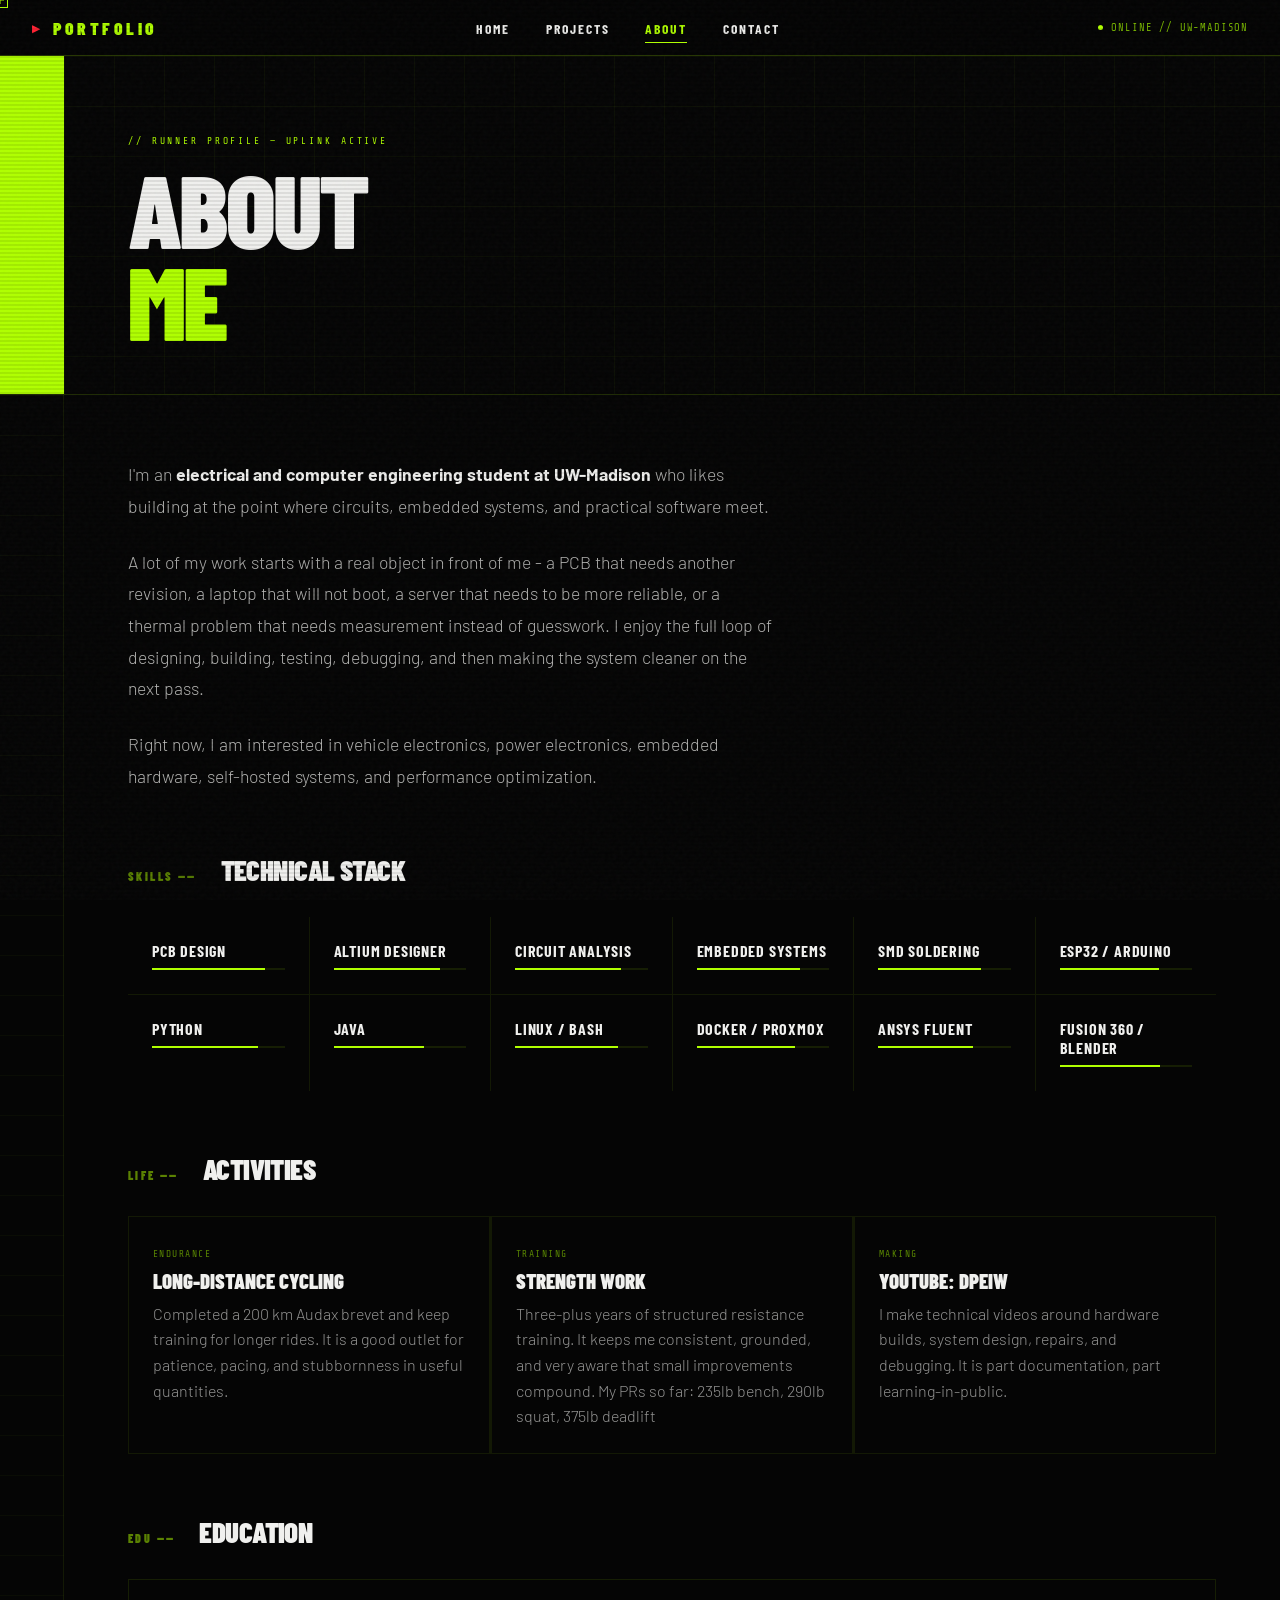
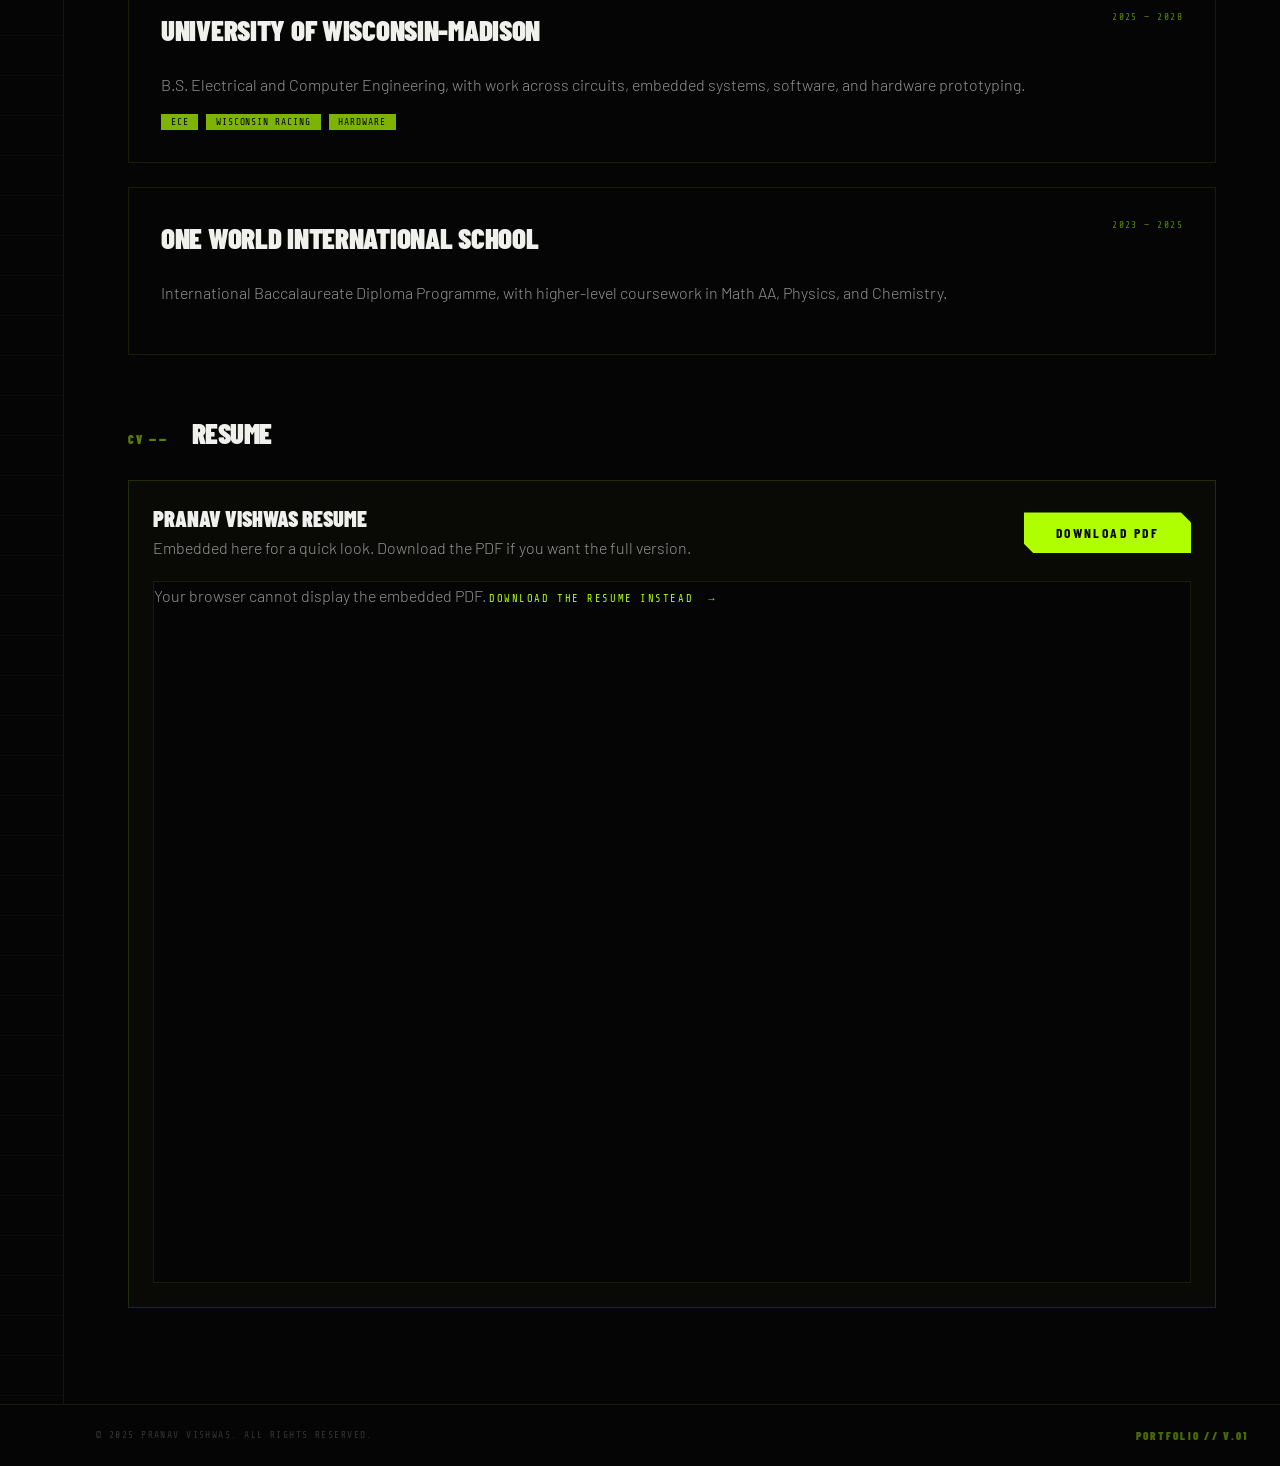
==== about.html @ 23a9a4b1 "overhaul" ====
<!DOCTYPE html>
<html lang="en" data-page="about">
<head>
  <meta charset="UTF-8" />
  <meta name="viewport" content="width=device-width, initial-scale=1.0" />
  <title>Portfolio &mdash; About</title>
  <link rel="stylesheet" href="styles.css" />
</head>
<body>

  <div class="cursor" id="cursor"></div>

  <header>
    <a href="index.html" class="nav-logo">PORTFOLIO</a>
    <nav>
      <ul>
        <li><a href="index.html">Home</a></li>
        <li><a href="projects.html">Projects</a></li>
        <li><a href="about.html">About</a></li>
        <li><a href="contact.html">Contact</a></li>
      </ul>
    </nav>
    <div class="nav-status">
      <div class="status-dot"></div>
      ONLINE // UW-MADISON
    </div>
  </header>

  <main>

    <!-- PAGE HERO -->
    <div class="page-hero">
      <div class="page-hero-stripe"></div>
      <div class="page-hero-content">
        <div class="page-hero-bg"></div>
        <p class="page-hero-eyebrow">// RUNNER PROFILE &mdash; UPLINK ACTIVE</p>
        <h1 class="page-hero-title">About<br><span style="color:var(--acid)">Me</span></h1>
      </div>
    </div>

    <!-- PAGE BODY -->
    <div class="page-content">
      <div class="page-sidebar"></div>
      <div class="page-body">

        <!-- BIO -->
        <div class="fade-up" style="margin-bottom: 4rem; max-width: 72ch;">
          <p class="about-lead">
            I'm an <strong>electrical and computer engineering student at UW-Madison</strong> who likes building at the point where circuits, embedded systems, and practical software meet.
          </p>
          <p class="about-copy">
            A lot of my work starts with a real object in front of me - a PCB that needs another revision, a laptop that will not boot, a server that needs to be more reliable, or a thermal problem that needs measurement instead of guesswork. I enjoy the full loop of designing, building, testing, debugging, and then making the system cleaner on the next pass.
          </p>
          <p class="about-copy">
            Right now, I am interested in vehicle electronics, power electronics, embedded hardware, self-hosted systems, and performance optimization.
          </p>
        </div>

        <!-- SKILLS GRID -->
        <div class="fade-up" style="margin-bottom: 4rem;">
          <div style="display:flex; align-items:baseline; gap:1.5rem; margin-bottom:2rem;">
            <span class="section-number">SKILLS &mdash;&mdash;</span>
            <h2 class="section-title" style="font-size:1.8rem;">Technical Stack</h2>
          </div>

          <div class="about-skills-grid">
            <div class="skill-cell">
              <span class="skill-name">PCB Design</span>
              <div class="skill-level"><div class="skill-level-fill" style="width:85%"></div></div>
            </div>
            <div class="skill-cell">
              <span class="skill-name">Altium Designer</span>
              <div class="skill-level"><div class="skill-level-fill" style="width:80%"></div></div>
            </div>
            <div class="skill-cell">
              <span class="skill-name">Circuit Analysis</span>
              <div class="skill-level"><div class="skill-level-fill" style="width:80%"></div></div>
            </div>
            <div class="skill-cell">
              <span class="skill-name">Embedded Systems</span>
              <div class="skill-level"><div class="skill-level-fill" style="width:78%"></div></div>
            </div>
            <div class="skill-cell">
              <span class="skill-name">SMD Soldering</span>
              <div class="skill-level"><div class="skill-level-fill" style="width:78%"></div></div>
            </div>
            <div class="skill-cell">
              <span class="skill-name">ESP32 / Arduino</span>
              <div class="skill-level"><div class="skill-level-fill" style="width:75%"></div></div>
            </div>
            <div class="skill-cell">
              <span class="skill-name">Python</span>
              <div class="skill-level"><div class="skill-level-fill" style="width:80%"></div></div>
            </div>
            <div class="skill-cell">
              <span class="skill-name">Java</span>
              <div class="skill-level"><div class="skill-level-fill" style="width:68%"></div></div>
            </div>
            <div class="skill-cell">
              <span class="skill-name">Linux / Bash</span>
              <div class="skill-level"><div class="skill-level-fill" style="width:78%"></div></div>
            </div>
            <div class="skill-cell">
              <span class="skill-name">Docker / Proxmox</span>
              <div class="skill-level"><div class="skill-level-fill" style="width:74%"></div></div>
            </div>
            <div class="skill-cell">
              <span class="skill-name">ANSYS Fluent</span>
              <div class="skill-level"><div class="skill-level-fill" style="width:72%"></div></div>
            </div>
            <div class="skill-cell">
              <span class="skill-name">Fusion 360 / Blender</span>
              <div class="skill-level"><div class="skill-level-fill" style="width:76%"></div></div>
            </div>
          </div>
        </div>

        <!-- ACTIVITIES -->
        <div class="fade-up" style="margin-bottom: 4rem;">
          <div style="display:flex; align-items:baseline; gap:1.5rem; margin-bottom:2rem;">
            <span class="section-number">LIFE &mdash;&mdash;</span>
            <h2 class="section-title" style="font-size:1.8rem;">Activities</h2>
          </div>

          <div class="activity-grid">
            <div class="activity-card">
              <span class="tac-label">Endurance</span>
              <h3>Long-Distance Cycling</h3>
              <p>Completed a 200 km Audax brevet and keep training for longer rides. It is a good outlet for patience, pacing, and stubbornness in useful quantities.</p>
            </div>
            <div class="activity-card">
              <span class="tac-label">Training</span>
              <h3>Strength Work</h3>
              <p>Three-plus years of structured resistance training. It keeps me consistent, grounded, and very aware that small improvements compound. My PRs so far: 235lb bench, 290lb squat, 375lb deadlift </p>
            </div>
            <div class="activity-card">
              <span class="tac-label">Making</span>
              <h3>YouTube: DPEIW</h3>
              <p>I make technical videos around hardware builds, system design, repairs, and debugging. It is part documentation, part learning-in-public.</p>
            </div>
          </div>
        </div>

        <!-- EDUCATION -->
        <div class="fade-up" style="margin-bottom: 4rem;">
          <div style="display:flex; align-items:baseline; gap:1.5rem; margin-bottom:2rem;">
            <span class="section-number">EDU &mdash;&mdash;</span>
            <h2 class="section-title" style="font-size:1.8rem;">Education</h2>
          </div>
          <div class="project-full-card">
            <div style="display:flex; justify-content:space-between; align-items:start; flex-wrap:wrap; gap:1rem; margin-bottom:0.75rem;">
              <h3 class="project-full-title">University of Wisconsin-Madison</h3>
              <span class="tac-label">2025 &mdash; 2028</span>
            </div>
            <p class="project-full-desc">B.S. Electrical and Computer Engineering, with work across circuits, embedded systems, software, and hardware prototyping.</p>
            <div class="project-tags" style="margin-top:1rem;">
              <span class="project-tag">ECE</span>
              <span class="project-tag">Wisconsin Racing</span>
              <span class="project-tag">Hardware</span>
            </div>
          </div>
          <div class="project-full-card">
            <div style="display:flex; justify-content:space-between; align-items:start; flex-wrap:wrap; gap:1rem; margin-bottom:0.75rem;">
              <h3 class="project-full-title">One World International School</h3>
              <span class="tac-label">2023 &mdash; 2025</span>
            </div>
            <p class="project-full-desc">International Baccalaureate Diploma Programme, with higher-level coursework in Math AA, Physics, and Chemistry.</p>
          </div>
        </div>

        <!-- RESUME -->
        <div class="fade-up">
          <div style="display:flex; align-items:baseline; gap:1.5rem; margin-bottom:2rem;">
            <span class="section-number">CV &mdash;&mdash;</span>
            <h2 class="section-title" style="font-size:1.8rem;">Resume</h2>
          </div>
          <div class="resume-panel">
            <div class="resume-panel-head">
              <div>
                <h3>Pranav Vishwas Resume</h3>
                <p>Embedded here for a quick look. Download the PDF if you want the full version.</p>
              </div>
              <a href="pranav_resume%20june%2026.pdf" download class="btn btn-primary">Download PDF</a>
            </div>
            <object class="resume-embed" data="pranav_resume%20june%2026.pdf" type="application/pdf">
              <p class="project-full-desc">Your browser cannot display the embedded PDF. <a href="pranav_resume%20june%2026.pdf" download class="project-full-link">Download the resume instead &nbsp;&rarr;</a></p>
            </object>
          </div>
        </div>

      </div>
    </div>

  </main>

  <footer>
    <span class="footer-copy">&copy; 2025 Pranav Vishwas. All rights reserved.</span>
    <span class="footer-mark">PORTFOLIO // V.01</span>
  </footer>

  <script src="script.js"></script>
</body>
</html>
---- styles.css ----
/* ============================================
   MARATHON-INSPIRED PORTFOLIO — STYLES.CSS
   ============================================ */

@import url('https://fonts.googleapis.com/css2?family=Barlow+Condensed:ital,wght@0,300;0,400;0,700;0,900;1,900&family=Share+Tech+Mono&family=Barlow:wght@300;400;500&display=swap');

/* ── VARIABLES ── */
:root {
  --acid: #b0ff00;
  --acid-dim: #7ab800;
  --black: #050505;
  --white: #f0f0ee;
  --red: #ff2233;
  --blue: #0044ff;
  --blue-glow: #00aaff;
  --grey: #1a1a1a;
  --mid: #555;
  --font-display: 'Barlow Condensed', sans-serif;
  --font-mono: 'Share Tech Mono', monospace;
  --font-body: 'Barlow', sans-serif;
}

/* ── RESET ── */
*, *::before, *::after { box-sizing: border-box; margin: 0; padding: 0; }

html {
  scroll-behavior: smooth;
  overflow-x: hidden;
}

body {
  background: var(--black);
  color: var(--white);
  font-family: var(--font-body);
  font-weight: 300;
  cursor: crosshair;
  overflow-x: hidden;
}

/* ── CUSTOM CURSOR ── */
.cursor {
  width: 16px; height: 16px;
  border: 1.5px solid var(--acid);
  position: fixed; pointer-events: none; z-index: 9999;
  transform: translate(-50%, -50%);
  transition: transform 0.08s ease;
  mix-blend-mode: difference;
}
.cursor::before, .cursor::after {
  content: '';
  position: absolute;
  background: var(--acid);
}
.cursor::before { width: 1px; height: 8px; top: 50%; left: 50%; transform: translate(-50%,-50%); }
.cursor::after  { width: 8px; height: 1px; top: 50%; left: 50%; transform: translate(-50%,-50%); }

/* ── SCAN-LINES OVERLAY ── */
body::before {
  content: '';
  position: fixed; inset: 0; z-index: 9000; pointer-events: none;
  background: repeating-linear-gradient(
    0deg,
    transparent,
    transparent 2px,
    rgba(0,0,0,0.08) 2px,
    rgba(0,0,0,0.08) 4px
  );
}

/* ── NOISE GRAIN ── */
body::after {
  content: '';
  position: fixed; inset: 0; z-index: 8999; pointer-events: none;
  opacity: 0.03;
  background-image: url("data:image/svg+xml,%3Csvg viewBox='0 0 256 256' xmlns='http://www.w3.org/2000/svg'%3E%3Cfilter id='n'%3E%3CfeTurbulence type='fractalNoise' baseFrequency='0.9' numOctaves='4' stitchTiles='stitch'/%3E%3C/filter%3E%3Crect width='100%25' height='100%25' filter='url(%23n)'/%3E%3C/svg%3E");
}

/* ── HEADER / NAV ── */
header {
  position: fixed; top: 0; left: 0; right: 0; z-index: 1000;
  display: flex; align-items: center; justify-content: space-between;
  padding: 0 2rem;
  height: 56px;
  border-bottom: 1px solid rgba(176,255,0,0.2);
  background: rgba(5,5,5,0.85);
  backdrop-filter: blur(8px);
}

.nav-logo {
  font-family: var(--font-display);
  font-weight: 900;
  font-size: 1.1rem;
  letter-spacing: 0.2em;
  text-transform: uppercase;
  color: var(--acid);
  text-decoration: none;
  display: flex; align-items: center; gap: 0.6rem;
}
.nav-logo::before {
  content: '▶';
  font-size: 0.6rem;
  color: var(--red);
}

nav ul {
  list-style: none;
  display: flex; gap: 0.2rem;
  align-items: center;
}

nav ul li a {
  font-family: var(--font-display);
  font-weight: 700;
  font-size: 0.85rem;
  letter-spacing: 0.15em;
  text-transform: uppercase;
  color: var(--white);
  text-decoration: none;
  padding: 0.4rem 1rem;
  position: relative;
  transition: color 0.2s;
}
nav ul li a::after {
  content: '';
  position: absolute;
  bottom: 0; left: 1rem; right: 1rem;
  height: 1px;
  background: var(--acid);
  transform: scaleX(0);
  transition: transform 0.25s ease;
}
nav ul li a:hover { color: var(--acid); }
nav ul li a:hover::after { transform: scaleX(1); }
nav ul li a.active { color: var(--acid); }
nav ul li a.active::after { transform: scaleX(1); }

.nav-status {
  font-family: var(--font-mono);
  font-size: 0.65rem;
  color: var(--acid-dim);
  letter-spacing: 0.08em;
  display: flex; align-items: center; gap: 0.5rem;
}
.status-dot {
  width: 5px; height: 5px;
  background: var(--acid);
  border-radius: 50%;
  animation: pulse 2s infinite;
}
@keyframes pulse {
  0%,100% { opacity: 1; }
  50% { opacity: 0.2; }
}

/* ── SECTION WRAPPER ── */
main { padding-top: 56px; min-height: 100vh; }

/* ── TACTICAL LABEL UTILITY ── */
.tac-label {
  font-family: var(--font-mono);
  font-size: 0.6rem;
  letter-spacing: 0.15em;
  text-transform: uppercase;
  color: var(--acid-dim);
  opacity: 0.7;
}

/* ── X MARKER ── */
.x-mark::before {
  content: '+';
  font-family: var(--font-display);
  font-weight: 900;
  color: var(--acid);
  font-size: 1.2rem;
  margin-right: 0.5rem;
}

/* ── HERO SECTION ── */
.hero {
  min-height: calc(100vh - 56px);
  display: grid;
  grid-template-columns: 64px 1fr 1fr;
  grid-template-rows: 1fr auto;
  position: relative;
  overflow: hidden;
}

/* Left sidebar stripe */
.hero-stripe {
  grid-column: 1;
  grid-row: 1 / 3;
  background: var(--acid);
  display: flex;
  flex-direction: column;
  align-items: center;
  justify-content: space-between;
  padding: 2rem 0;
  position: relative;
  z-index: 10;
}
.hero-stripe-text {
  writing-mode: vertical-rl;
  text-orientation: mixed;
  transform: rotate(180deg);
  font-family: var(--font-display);
  font-weight: 900;
  font-size: 0.7rem;
  letter-spacing: 0.3em;
  text-transform: uppercase;
  color: var(--black);
}
.hero-stripe-icons {
  display: flex; flex-direction: column; gap: 1rem;
  align-items: center;
}
.hero-stripe-icons span {
  font-size: 0.7rem;
  color: var(--black);
  opacity: 0.6;
  font-family: var(--font-mono);
}

/* Main hero text block */
.hero-content {
  grid-column: 2;
  grid-row: 1;
  padding: 4rem 3rem;
  display: flex;
  flex-direction: column;
  justify-content: center;
  position: relative;
}

.hero-eyebrow {
  font-family: var(--font-mono);
  font-size: 0.65rem;
  letter-spacing: 0.25em;
  color: var(--acid);
  text-transform: uppercase;
  margin-bottom: 1.5rem;
  opacity: 0;
  animation: fadeUp 0.6s 0.3s forwards;
}

.hero-title {
  font-family: var(--font-display);
  font-weight: 900;
  font-size: clamp(5rem, 10vw, 9rem);
  line-height: 0.88;
  text-transform: uppercase;
  letter-spacing: -0.02em;
  color: var(--white);
  opacity: 0;
  animation: fadeUp 0.7s 0.5s forwards;
}
.hero-title em {
  font-style: italic;
  color: var(--acid);
  display: block;
}

.hero-rule {
  width: 3rem; height: 2px;
  background: var(--red);
  margin: 2rem 0;
  opacity: 0;
  animation: fadeUp 0.5s 0.8s forwards;
}

.hero-sub {
  font-size: 1rem;
  font-weight: 300;
  color: rgba(240,240,238,0.6);
  max-width: 36ch;
  line-height: 1.6;
  opacity: 0;
  animation: fadeUp 0.6s 1s forwards;
}

.hero-cta {
  margin-top: 3rem;
  display: flex; gap: 1rem; flex-wrap: wrap;
  opacity: 0;
  animation: fadeUp 0.6s 1.2s forwards;
}

.btn {
  font-family: var(--font-display);
  font-weight: 700;
  font-size: 0.85rem;
  letter-spacing: 0.18em;
  text-transform: uppercase;
  text-decoration: none;
  padding: 0.75rem 2rem;
  display: inline-flex; align-items: center; gap: 0.5rem;
  transition: all 0.2s;
  position: relative;
  cursor: crosshair;
}

.btn-primary {
  background: var(--acid);
  color: var(--black);
  clip-path: polygon(0 0, calc(100% - 10px) 0, 100% 10px, 100% 100%, 10px 100%, 0 calc(100% - 10px));
}
.btn-primary:hover {
  background: var(--white);
  transform: translate(-2px,-2px);
  box-shadow: 4px 4px 0 var(--acid);
}

.btn-secondary {
  color: var(--white);
  border: 1px solid rgba(240,240,238,0.3);
  clip-path: polygon(0 0, calc(100% - 10px) 0, 100% 10px, 100% 100%, 10px 100%, 0 calc(100% - 10px));
}
.btn-secondary:hover {
  border-color: var(--acid);
  color: var(--acid);
  transform: translate(-2px,-2px);
  box-shadow: 4px 4px 0 rgba(176,255,0,0.2);
}

/* Right hero panel — decorative */
.hero-panel {
  grid-column: 3;
  grid-row: 1;
  position: relative;
  overflow: hidden;
  border-left: 1px solid rgba(176,255,0,0.15);
}

.hero-panel-bg {
  position: absolute; inset: 0;
  background: 
    linear-gradient(135deg, rgba(176,255,0,0.04) 0%, transparent 60%),
    linear-gradient(225deg, rgba(0,68,255,0.08) 0%, transparent 50%);
}

.hero-grid-overlay {
  position: absolute; inset: 0;
  background-image:
    linear-gradient(rgba(176,255,0,0.05) 1px, transparent 1px),
    linear-gradient(90deg, rgba(176,255,0,0.05) 1px, transparent 1px);
  background-size: 40px 40px;
}

.hero-hud {
  position: absolute;
  top: 2rem; right: 2rem;
  font-family: var(--font-mono);
  font-size: 0.6rem;
  color: var(--acid);
  opacity: 0.5;
  line-height: 1.8;
  text-align: right;
}

.hero-big-x {
  position: absolute;
  font-family: var(--font-display);
  font-weight: 900;
  font-size: 40vw;
  line-height: 1;
  color: transparent;
  -webkit-text-stroke: 1px rgba(176,255,0,0.06);
  top: 50%; left: 50%;
  transform: translate(-50%,-50%);
  user-select: none;
  pointer-events: none;
  letter-spacing: -0.1em;
}

.hero-tags {
  position: absolute;
  bottom: 2rem; left: 2rem;
  display: flex; flex-direction: column; gap: 0.5rem;
}

.hero-tag {
  font-family: var(--font-mono);
  font-size: 0.6rem;
  letter-spacing: 0.1em;
  color: var(--mid);
  display: flex; align-items: center; gap: 0.5rem;
}
.hero-tag::before {
  content: '//';
  color: var(--acid);
  opacity: 0.5;
}

/* Hero bottom bar */
.hero-bar {
  grid-column: 2 / 4;
  grid-row: 2;
  border-top: 1px solid rgba(176,255,0,0.15);
  display: flex;
  gap: 0;
  height: 48px;
}

.hero-bar-item {
  flex: 1;
  display: flex; align-items: center; gap: 1rem;
  padding: 0 2rem;
  border-right: 1px solid rgba(176,255,0,0.1);
  font-family: var(--font-mono);
  font-size: 0.6rem;
  letter-spacing: 0.1em;
  color: rgba(240,240,238,0.3);
  text-transform: uppercase;
}
.hero-bar-item span {
  color: var(--acid);
  font-size: 0.8rem;
  font-family: var(--font-display);
  font-weight: 700;
}

/* ── SECTION SHARED STYLES ── */
.section {
  padding: 6rem 0;
  position: relative;
}

.section-header {
  display: flex; align-items: baseline; gap: 1.5rem;
  padding: 0 calc(64px + 3rem);
  margin-bottom: 4rem;
  position: relative;
}

.section-number {
  font-family: var(--font-display);
  font-weight: 900;
  font-size: 0.75rem;
  letter-spacing: 0.2em;
  color: var(--acid);
  opacity: 0.5;
}

.section-title {
  font-family: var(--font-display);
  font-weight: 900;
  font-size: clamp(2.5rem, 5vw, 4rem);
  text-transform: uppercase;
  letter-spacing: -0.02em;
  line-height: 1;
}

.section-title-line {
  display: flex; align-items: center; gap: 1.5rem;
}
.section-title-line::after {
  content: '';
  flex: 1;
  height: 1px;
  background: rgba(176,255,0,0.2);
}

/* ── ABOUT SECTION ── */
.about-section {
  background: var(--grey);
}

.about-grid {
  display: grid;
  grid-template-columns: 64px 1fr 1fr;
  gap: 0;
}

.about-accent {
  width: 64px;
  background: repeating-linear-gradient(
    180deg,
    rgba(176,255,0,0.08) 0px,
    rgba(176,255,0,0.08) 1px,
    transparent 1px,
    transparent 20px
  );
}

.about-text {
  padding: 4rem 3rem;
  border-right: 1px solid rgba(176,255,0,0.1);
}

.about-text p {
  font-size: 1.05rem;
  font-weight: 300;
  line-height: 1.75;
  color: rgba(240,240,238,0.7);
  margin-bottom: 1.5rem;
}

.about-text p strong {
  color: var(--white);
  font-weight: 500;
}

.about-stats {
  padding: 4rem 3rem;
  display: flex; flex-direction: column; gap: 2rem;
}

.stat-item {
  display: flex; flex-direction: column; gap: 0.25rem;
  padding-bottom: 2rem;
  border-bottom: 1px solid rgba(176,255,0,0.08);
}

.stat-value {
  font-family: var(--font-display);
  font-weight: 900;
  font-size: 3rem;
  color: var(--acid);
  line-height: 1;
}

.stat-label {
  font-family: var(--font-mono);
  font-size: 0.65rem;
  letter-spacing: 0.15em;
  color: var(--mid);
  text-transform: uppercase;
}

/* ── SKILLS STRIP ── */
.skills-strip {
  background: var(--acid);
  padding: 0;
  overflow: hidden;
  height: 44px;
  display: flex; align-items: center;
}

.skills-ticker {
  display: flex; gap: 3rem; align-items: center;
  animation: ticker 20s linear infinite;
  white-space: nowrap;
  padding-right: 3rem;
}

.skills-ticker span {
  font-family: var(--font-display);
  font-weight: 900;
  font-size: 0.8rem;
  letter-spacing: 0.2em;
  text-transform: uppercase;
  color: var(--black);
}

.skills-ticker .sep {
  color: rgba(0,0,0,0.3);
  font-size: 1.2rem;
}

@keyframes ticker {
  0% { transform: translateX(0); }
  100% { transform: translateX(-50%); }
}

/* ── PROJECTS SECTION ── */
.projects-section { background: var(--black); }

.projects-grid {
  display: grid;
  grid-template-columns: 64px 1fr 1fr;
  gap: 0;
}

.projects-sidebar {
  width: 64px;
  background: var(--black);
  border-right: 1px solid rgba(176,255,0,0.1);
  position: relative;
}

.projects-list {
  grid-column: 2 / 4;
  padding: 0 3rem 4rem;
}

/* Project card */
.project-card {
  display: grid;
  grid-template-columns: auto 1fr auto;
  align-items: start;
  gap: 2rem;
  padding: 2.5rem 0;
  border-bottom: 1px solid rgba(176,255,0,0.08);
  cursor: crosshair;
  transition: all 0.3s ease;
  position: relative;
  text-decoration: none;
  color: inherit;
}

.project-card::before {
  content: '';
  position: absolute;
  left: -3rem; right: -3rem; top: 0; bottom: 0;
  background: rgba(176,255,0,0.02);
  opacity: 0;
  transition: opacity 0.3s;
}
.project-card:hover::before { opacity: 1; }

.project-num {
  font-family: var(--font-display);
  font-weight: 900;
  font-size: 1rem;
  color: var(--acid);
  opacity: 0.3;
  padding-top: 0.3rem;
  letter-spacing: 0.1em;
}

.project-card:hover .project-num { opacity: 1; }

.project-info {}

.project-title {
  font-family: var(--font-display);
  font-weight: 900;
  font-size: clamp(1.8rem, 3vw, 2.5rem);
  text-transform: uppercase;
  letter-spacing: -0.01em;
  color: var(--white);
  line-height: 1;
  margin-bottom: 0.75rem;
  transition: color 0.2s;
}
.project-card:hover .project-title { color: var(--acid); }

.project-desc {
  font-size: 0.9rem;
  font-weight: 300;
  color: rgba(240,240,238,0.5);
  max-width: 50ch;
  line-height: 1.5;
}

.project-tags {
  display: flex; gap: 0.5rem; flex-wrap: wrap;
  margin-top: 1rem;
}

.project-tag {
  font-family: var(--font-mono);
  font-size: 0.6rem;
  letter-spacing: 0.1em;
  text-transform: uppercase;
  color: var(--black);
  background: var(--acid);
  padding: 0.2rem 0.6rem;
  opacity: 0.7;
}

.project-arrow {
  font-size: 1.5rem;
  color: var(--acid);
  opacity: 0;
  transform: translate(-8px, 0);
  transition: all 0.3s;
  padding-top: 0.3rem;
}
.project-card:hover .project-arrow {
  opacity: 1;
  transform: translate(0, 0);
}

/* ── CONTACT SECTION ── */
.contact-section {
  background: var(--grey);
  position: relative;
  overflow: hidden;
}

.contact-section::before {
  content: 'CONTACT';
  position: absolute;
  font-family: var(--font-display);
  font-weight: 900;
  font-size: 25vw;
  color: transparent;
  -webkit-text-stroke: 1px rgba(176,255,0,0.04);
  top: 50%; left: 50%;
  transform: translate(-50%,-50%);
  pointer-events: none;
  letter-spacing: -0.05em;
  white-space: nowrap;
}

.contact-inner {
  display: grid;
  grid-template-columns: 64px 1fr 1fr;
  gap: 0;
  position: relative; z-index: 1;
}

.contact-accent {
  width: 64px;
  background: var(--acid);
}

.contact-form-wrap {
  padding: 4rem 3rem;
  border-right: 1px solid rgba(176,255,0,0.1);
}

.contact-info-wrap {
  padding: 4rem 3rem;
}

/* FORM */
.form-group {
  margin-bottom: 1.5rem;
}

label {
  display: block;
  font-family: var(--font-mono);
  font-size: 0.6rem;
  letter-spacing: 0.2em;
  text-transform: uppercase;
  color: var(--acid);
  margin-bottom: 0.5rem;
}

input, textarea {
  width: 100%;
  background: rgba(176,255,0,0.03);
  border: 1px solid rgba(176,255,0,0.15);
  border-top: none; border-left: none; border-right: none;
  border-bottom: 1px solid rgba(176,255,0,0.3);
  color: var(--white);
  font-family: var(--font-body);
  font-size: 0.95rem;
  font-weight: 300;
  padding: 0.75rem 0;
  outline: none;
  transition: border-color 0.2s;
  cursor: crosshair;
}

input:focus, textarea:focus {
  border-bottom-color: var(--acid);
  background: rgba(176,255,0,0.04);
}

textarea {
  resize: vertical;
  min-height: 120px;
}

.contact-links {
  display: flex; flex-direction: column; gap: 1.5rem;
}

.contact-link {
  display: flex; align-items: center; gap: 1.5rem;
  text-decoration: none;
  color: var(--white);
  padding: 1.5rem;
  border: 1px solid rgba(176,255,0,0.1);
  transition: all 0.25s;
  position: relative;
  overflow: hidden;
}

.contact-link::before {
  content: '';
  position: absolute;
  inset: 0;
  background: var(--acid);
  transform: scaleX(0);
  transform-origin: left;
  transition: transform 0.3s ease;
  z-index: 0;
}
.contact-link:hover::before { transform: scaleX(1); }
.contact-link:hover { color: var(--black); }

.contact-link > * { position: relative; z-index: 1; }

.link-icon {
  font-family: var(--font-display);
  font-weight: 900;
  font-size: 0.8rem;
  letter-spacing: 0.1em;
  color: var(--acid);
  min-width: 3rem;
  transition: color 0.3s;
}
.contact-link:hover .link-icon { color: var(--black); }

.link-text {
  font-family: var(--font-display);
  font-weight: 700;
  font-size: 1.2rem;
  letter-spacing: 0.05em;
  text-transform: uppercase;
}

/* ── FOOTER ── */
footer {
  background: var(--black);
  border-top: 1px solid rgba(176,255,0,0.1);
  padding: 1.5rem 2rem 1.5rem calc(64px + 2rem);
  display: flex; align-items: center; justify-content: space-between;
}

.footer-copy {
  font-family: var(--font-mono);
  font-size: 0.6rem;
  letter-spacing: 0.15em;
  color: rgba(240,240,238,0.2);
  text-transform: uppercase;
}

.footer-mark {
  font-family: var(--font-display);
  font-weight: 900;
  font-size: 0.7rem;
  letter-spacing: 0.2em;
  color: var(--acid);
  opacity: 0.4;
}

/* ── PAGE HERO (inner pages) ── */
.page-hero {
  min-height: 35vh;
  display: grid;
  grid-template-columns: 64px 1fr;
  border-bottom: 1px solid rgba(176,255,0,0.15);
  position: relative;
  overflow: hidden;
}

.page-hero-stripe {
  background: var(--acid);
}

.page-hero-content {
  padding: 5rem 4rem 3rem;
  display: flex; flex-direction: column; justify-content: flex-end;
  position: relative;
}

.page-hero-bg {
  position: absolute; inset: 0;
  background-image:
    linear-gradient(rgba(176,255,0,0.04) 1px, transparent 1px),
    linear-gradient(90deg, rgba(176,255,0,0.04) 1px, transparent 1px);
  background-size: 50px 50px;
}

.page-hero-eyebrow {
  font-family: var(--font-mono);
  font-size: 0.6rem;
  letter-spacing: 0.3em;
  color: var(--acid);
  text-transform: uppercase;
  margin-bottom: 1rem;
  position: relative; z-index: 1;
}

.page-hero-title {
  font-family: var(--font-display);
  font-weight: 900;
  font-size: clamp(3.5rem, 8vw, 7rem);
  text-transform: uppercase;
  letter-spacing: -0.03em;
  line-height: 0.9;
  position: relative; z-index: 1;
}

/* ── INNER PAGE CONTENT ── */
.page-content {
  display: grid;
  grid-template-columns: 64px 1fr;
}

.page-sidebar {
  width: 64px;
  border-right: 1px solid rgba(176,255,0,0.08);
  background: repeating-linear-gradient(
    180deg,
    rgba(176,255,0,0.03) 0px,
    rgba(176,255,0,0.03) 1px,
    transparent 1px,
    transparent 40px
  );
}

.page-body {
  padding: 4rem 4rem 6rem;
}

/* ── ABOUT PAGE ── */
.about-skills-grid {
  display: grid;
  grid-template-columns: repeat(auto-fill, minmax(180px, 1fr));
  gap: 1px;
  background: rgba(176,255,0,0.08);
  margin-bottom: 4rem;
}

.skill-cell {
  background: var(--black);
  padding: 1.5rem;
  display: flex; flex-direction: column; gap: 0.5rem;
  transition: background 0.2s;
}
.skill-cell:hover { background: rgba(176,255,0,0.04); }

.skill-name {
  font-family: var(--font-display);
  font-weight: 700;
  font-size: 1rem;
  text-transform: uppercase;
  letter-spacing: 0.05em;
}

.skill-level {
  height: 2px;
  background: rgba(176,255,0,0.1);
  position: relative;
}
.skill-level-fill {
  position: absolute; left: 0; top: 0; height: 100%;
  background: var(--acid);
  transition: width 1s ease;
}

.about-lead,
.about-copy {
  font-size: 1.1rem;
  font-weight: 300;
  line-height: 1.8;
  color: rgba(240,240,238,0.75);
  margin-bottom: 1.5rem;
}

.about-lead strong {
  color: var(--white);
}

.activity-grid {
  display: grid;
  grid-template-columns: repeat(auto-fit, minmax(220px, 1fr));
  gap: 1px;
  background: rgba(176,255,0,0.08);
}

.activity-card {
  background: var(--black);
  padding: 1.5rem;
  border: 1px solid rgba(176,255,0,0.08);
}

.activity-card h3 {
  font-family: var(--font-display);
  font-size: 1.3rem;
  font-weight: 900;
  text-transform: uppercase;
  color: var(--white);
  margin: 0.5rem 0;
}

.activity-card p {
  color: rgba(240,240,238,0.6);
  line-height: 1.6;
}

.resume-panel {
  border: 1px solid rgba(176,255,0,0.14);
  background: rgba(176,255,0,0.02);
  padding: 1.5rem;
}

.resume-panel-head {
  display: flex;
  align-items: center;
  justify-content: space-between;
  gap: 1rem;
  flex-wrap: wrap;
  margin-bottom: 1.25rem;
}

.resume-panel-head h3 {
  font-family: var(--font-display);
  font-size: 1.4rem;
  font-weight: 900;
  text-transform: uppercase;
  color: var(--white);
}

.resume-panel-head p {
  color: rgba(240,240,238,0.6);
  line-height: 1.6;
  margin-top: 0.25rem;
}

.resume-embed {
  display: block;
  width: 100%;
  height: min(78vh, 760px);
  min-height: 520px;
  border: 1px solid rgba(176,255,0,0.1);
  background: var(--black);
}

/* ── PROJECTS PAGE ── */
.project-full-card {
  border: 1px solid rgba(176,255,0,0.1);
  padding: 2rem;
  margin-bottom: 1.5rem;
  position: relative;
  transition: all 0.25s;
  cursor: crosshair;
}

.project-full-card::before {
  content: '';
  position: absolute;
  top: 0; left: 0;
  width: 3px; height: 0;
  background: var(--acid);
  transition: height 0.3s;
}
.project-full-card:hover::before { height: 100%; }
.project-full-card:hover { border-color: rgba(176,255,0,0.3); }

.project-full-title {
  font-family: var(--font-display);
  font-weight: 900;
  font-size: 1.8rem;
  text-transform: uppercase;
  letter-spacing: -0.01em;
  color: var(--white);
  margin-bottom: 0.75rem;
}

.project-full-desc {
  font-weight: 300;
  color: rgba(240,240,238,0.6);
  line-height: 1.7;
  margin-bottom: 1rem;
}

.project-full-link {
  font-family: var(--font-mono);
  font-size: 0.65rem;
  letter-spacing: 0.15em;
  text-transform: uppercase;
  color: var(--acid);
  text-decoration: none;
  display: inline-flex; align-items: center; gap: 0.5rem;
  transition: gap 0.2s;
}
.project-full-link:hover { gap: 1rem; }

.project-media {
  width: 100%;
  max-width: 720px;
  aspect-ratio: 16 / 9;
  margin: 1.25rem 0;
  border: 1px solid rgba(176,255,0,0.14);
  background: rgba(176,255,0,0.03);
  overflow: hidden;
}

.project-media iframe {
  display: block;
  width: 100%;
  height: 100%;
  border: 0;
}

.project-note {
  margin-top: 0.75rem;
  margin-bottom: 0;
}

.project-subitem {
  margin-top: 1.5rem;
  padding-top: 1.5rem;
  border-top: 1px solid rgba(176,255,0,0.1);
}

.project-subitem h4 {
  font-family: var(--font-display);
  font-size: 1.1rem;
  font-weight: 900;
  text-transform: uppercase;
  color: var(--white);
  margin-bottom: 0.5rem;
}

.project-subitem p {
  color: rgba(240,240,238,0.6);
  line-height: 1.6;
}

.project-image {
  display: block;
  width: min(100%, 420px);
  aspect-ratio: 3 / 2;
  object-fit: cover;
  margin-top: 1rem;
  border: 1px solid rgba(176,255,0,0.14);
  background: rgba(176,255,0,0.03);
}

/* ── CONTACT PAGE ── */
.contact-page-grid {
  display: grid;
  grid-template-columns: 1fr 1fr;
  gap: 4rem;
}

/* ── ANIMATIONS ── */
@keyframes fadeUp {
  from { opacity: 0; transform: translateY(20px); }
  to   { opacity: 1; transform: translateY(0); }
}

@keyframes fadeIn {
  from { opacity: 0; }
  to   { opacity: 1; }
}

.fade-up {
  opacity: 0;
  transform: translateY(30px);
  transition: opacity 0.7s ease, transform 0.7s ease;
}
.fade-up.visible {
  opacity: 1;
  transform: translateY(0);
}

/* ── ACTIVE NAV PAGE ── */
[data-page="home"]    nav a[href="index.html"],
[data-page="about"]   nav a[href="about.html"],
[data-page="projects"] nav a[href="projects.html"],
[data-page="contact"] nav a[href="contact.html"] {
  color: var(--acid);
}
[data-page="home"]    nav a[href="index.html"]::after,
[data-page="about"]   nav a[href="about.html"]::after,
[data-page="projects"] nav a[href="projects.html"]::after,
[data-page="contact"] nav a[href="contact.html"]::after {
  transform: scaleX(1);
}

/* ── RESPONSIVE ── */
@media (max-width: 900px) {
  .hero { grid-template-columns: 0 1fr; }
  .hero-stripe { display: none; }
  .hero-content { padding: 3rem 2rem; grid-column: 1 / 3; }
  .hero-panel { display: none; }
  .hero-bar { grid-column: 1 / 3; }

  .about-grid, .contact-inner, .projects-grid { grid-template-columns: 0 1fr; }
  .about-accent, .contact-accent, .projects-sidebar { display: none; }
  .about-grid { grid-template-columns: 1fr; }
  .about-text, .about-stats { padding: 2rem; }
  .contact-form-wrap, .contact-info-wrap { padding: 2rem; }

  .section-header { padding: 0 2rem; }

  .page-hero { grid-template-columns: 0 1fr; }
  .page-hero-stripe { display: none; }
  .page-hero-content { padding: 5rem 2rem 2rem; }

  .page-content { grid-template-columns: 0 1fr; }
  .page-sidebar { display: none; }
  .page-body { padding: 2rem; }

  .contact-page-grid { grid-template-columns: 1fr; gap: 2rem; }

  header { padding: 0 1rem; }
  nav ul { gap: 0; }
  nav ul li a { padding: 0.4rem 0.6rem; font-size: 0.75rem; }
  .nav-status { display: none; }

  .hero-bar-item { padding: 0 1rem; }
}

@media (max-width: 600px) {
  .hero-title { font-size: 4rem; }
  .about-grid { grid-template-columns: 1fr; }
  .about-stats { grid-template-columns: 1fr 1fr; display: grid; }
  .hero-bar { flex-wrap: wrap; height: auto; padding: 0.5rem 0; }
  .hero-bar-item { font-size: 0.5rem; padding: 0.4rem 1rem; }
  .projects-list { padding: 0 1.5rem 3rem; }
  .project-card { grid-template-columns: auto 1fr; }
  .project-arrow { display: none; }
}
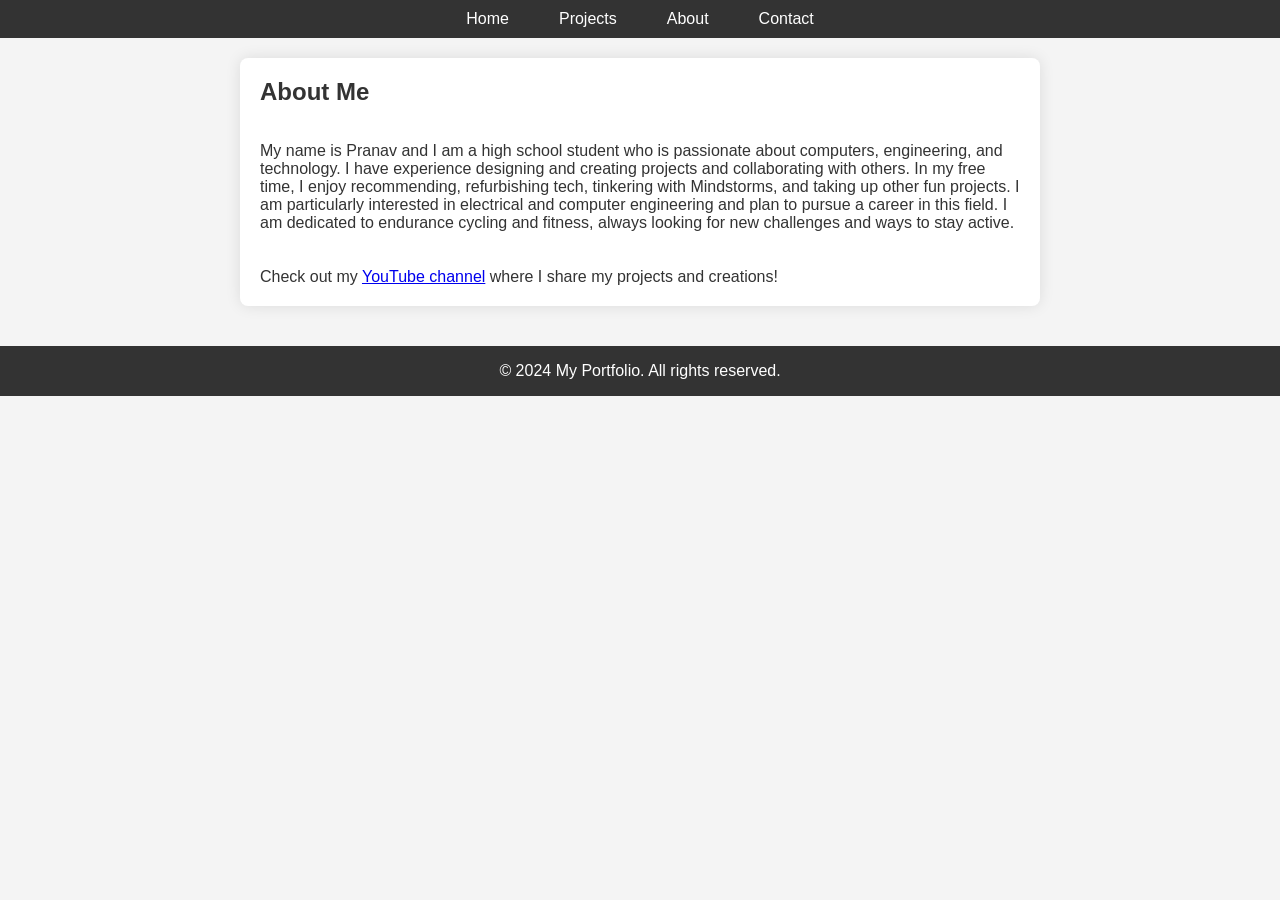
==== commit 40f27dd1: "old" ====
--- a/about.html
+++ b/about.html
@@ -1,203 +1,47 @@
 <!DOCTYPE html>
-<html lang="en" data-page="about">
+<html lang="en">
 <head>
-  <meta charset="UTF-8" />
-  <meta name="viewport" content="width=device-width, initial-scale=1.0" />
-  <title>Portfolio &mdash; About</title>
-  <link rel="stylesheet" href="styles.css" />
+    <meta charset="UTF-8">
+    <meta name="viewport" content="width=device-width, initial-scale=1.0">
+    <title>About Me</title>
+    <link rel="stylesheet" href="styles.css">
 </head>
 <body>
+    <header>
+        <nav>
+            <ul>
+                <li><a href="index.html">Home</a></li>
+                <li><a href="projects.html">Projects</a></li>
+                <li><a href="about.html">About</a></li>
+                <li><a href="contact.html">Contact</a></li>
+            </ul>
+        </nav>
+    </header>
 
-  <div class="cursor" id="cursor"></div>
+    <main>
+        <section class="slide-in">
+            <h1>About Me</h1>
+            <br> </br>
+            <p>
+            My name is Pranav and I am a high school student who is passionate about computers, engineering, and technology. 
+            I have experience designing and creating projects and collaborating with others. 
+            In my free time, I enjoy recommending, refurbishing tech, tinkering with Mindstorms, and taking up other fun projects. 
+            I am particularly interested in electrical and computer engineering and plan to pursue a career in this field. 
+            I am dedicated to endurance cycling and fitness, always looking for new challenges and ways to stay active.
+            </p>
 
-  <header>
-    <a href="index.html" class="nav-logo">PORTFOLIO</a>
-    <nav>
-      <ul>
-        <li><a href="index.html">Home</a></li>
-        <li><a href="projects.html">Projects</a></li>
-        <li><a href="about.html">About</a></li>
-        <li><a href="contact.html">Contact</a></li>
-      </ul>
-    </nav>
-    <div class="nav-status">
-      <div class="status-dot"></div>
-      ONLINE // UW-MADISON
-    </div>
-  </header>
+            <br> </br>
+            <p>
+                Check out my <a href="https://www.youtube.com/@DPEIW/" target="_blank">YouTube channel</a> where I share my projects and creations!
+            </p>
 
-  <main>
+        </section>
+    </main>
 
-    <!-- PAGE HERO -->
-    <div class="page-hero">
-      <div class="page-hero-stripe"></div>
-      <div class="page-hero-content">
-        <div class="page-hero-bg"></div>
-        <p class="page-hero-eyebrow">// RUNNER PROFILE &mdash; UPLINK ACTIVE</p>
-        <h1 class="page-hero-title">About<br><span style="color:var(--acid)">Me</span></h1>
-      </div>
-    </div>
+    <footer>
+        <p>&copy; 2024 My Portfolio. All rights reserved.</p>
+    </footer>
 
-    <!-- PAGE BODY -->
-    <div class="page-content">
-      <div class="page-sidebar"></div>
-      <div class="page-body">
-
-        <!-- BIO -->
-        <div class="fade-up" style="margin-bottom: 4rem; max-width: 72ch;">
-          <p class="about-lead">
-            I'm an <strong>electrical and computer engineering student at UW-Madison</strong> who likes building at the point where circuits, embedded systems, and practical software meet.
-          </p>
-          <p class="about-copy">
-            A lot of my work starts with a real object in front of me - a PCB that needs another revision, a laptop that will not boot, a server that needs to be more reliable, or a thermal problem that needs measurement instead of guesswork. I enjoy the full loop of designing, building, testing, debugging, and then making the system cleaner on the next pass.
-          </p>
-          <p class="about-copy">
-            Right now, I am interested in vehicle electronics, power electronics, embedded hardware, self-hosted systems, and performance optimization.
-          </p>
-        </div>
-
-        <!-- SKILLS GRID -->
-        <div class="fade-up" style="margin-bottom: 4rem;">
-          <div style="display:flex; align-items:baseline; gap:1.5rem; margin-bottom:2rem;">
-            <span class="section-number">SKILLS &mdash;&mdash;</span>
-            <h2 class="section-title" style="font-size:1.8rem;">Technical Stack</h2>
-          </div>
-
-          <div class="about-skills-grid">
-            <div class="skill-cell">
-              <span class="skill-name">PCB Design</span>
-              <div class="skill-level"><div class="skill-level-fill" style="width:85%"></div></div>
-            </div>
-            <div class="skill-cell">
-              <span class="skill-name">Altium Designer</span>
-              <div class="skill-level"><div class="skill-level-fill" style="width:80%"></div></div>
-            </div>
-            <div class="skill-cell">
-              <span class="skill-name">Circuit Analysis</span>
-              <div class="skill-level"><div class="skill-level-fill" style="width:80%"></div></div>
-            </div>
-            <div class="skill-cell">
-              <span class="skill-name">Embedded Systems</span>
-              <div class="skill-level"><div class="skill-level-fill" style="width:78%"></div></div>
-            </div>
-            <div class="skill-cell">
-              <span class="skill-name">SMD Soldering</span>
-              <div class="skill-level"><div class="skill-level-fill" style="width:78%"></div></div>
-            </div>
-            <div class="skill-cell">
-              <span class="skill-name">ESP32 / Arduino</span>
-              <div class="skill-level"><div class="skill-level-fill" style="width:75%"></div></div>
-            </div>
-            <div class="skill-cell">
-              <span class="skill-name">Python</span>
-              <div class="skill-level"><div class="skill-level-fill" style="width:80%"></div></div>
-            </div>
-            <div class="skill-cell">
-              <span class="skill-name">Java</span>
-              <div class="skill-level"><div class="skill-level-fill" style="width:68%"></div></div>
-            </div>
-            <div class="skill-cell">
-              <span class="skill-name">Linux / Bash</span>
-              <div class="skill-level"><div class="skill-level-fill" style="width:78%"></div></div>
-            </div>
-            <div class="skill-cell">
-              <span class="skill-name">Docker / Proxmox</span>
-              <div class="skill-level"><div class="skill-level-fill" style="width:74%"></div></div>
-            </div>
-            <div class="skill-cell">
-              <span class="skill-name">ANSYS Fluent</span>
-              <div class="skill-level"><div class="skill-level-fill" style="width:72%"></div></div>
-            </div>
-            <div class="skill-cell">
-              <span class="skill-name">Fusion 360 / Blender</span>
-              <div class="skill-level"><div class="skill-level-fill" style="width:76%"></div></div>
-            </div>
-          </div>
-        </div>
-
-        <!-- ACTIVITIES -->
-        <div class="fade-up" style="margin-bottom: 4rem;">
-          <div style="display:flex; align-items:baseline; gap:1.5rem; margin-bottom:2rem;">
-            <span class="section-number">LIFE &mdash;&mdash;</span>
-            <h2 class="section-title" style="font-size:1.8rem;">Activities</h2>
-          </div>
-
-          <div class="activity-grid">
-            <div class="activity-card">
-              <span class="tac-label">Endurance</span>
-              <h3>Long-Distance Cycling</h3>
-              <p>Completed a 200 km Audax brevet and keep training for longer rides. It is a good outlet for patience, pacing, and stubbornness in useful quantities.</p>
-            </div>
-            <div class="activity-card">
-              <span class="tac-label">Training</span>
-              <h3>Strength Work</h3>
-              <p>Three-plus years of structured resistance training. It keeps me consistent, grounded, and very aware that small improvements compound. My PRs so far: 235lb bench, 290lb squat, 375lb deadlift </p>
-            </div>
-            <div class="activity-card">
-              <span class="tac-label">Making</span>
-              <h3>YouTube: DPEIW</h3>
-              <p>I make technical videos around hardware builds, system design, repairs, and debugging. It is part documentation, part learning-in-public.</p>
-            </div>
-          </div>
-        </div>
-
-        <!-- EDUCATION -->
-        <div class="fade-up" style="margin-bottom: 4rem;">
-          <div style="display:flex; align-items:baseline; gap:1.5rem; margin-bottom:2rem;">
-            <span class="section-number">EDU &mdash;&mdash;</span>
-            <h2 class="section-title" style="font-size:1.8rem;">Education</h2>
-          </div>
-          <div class="project-full-card">
-            <div style="display:flex; justify-content:space-between; align-items:start; flex-wrap:wrap; gap:1rem; margin-bottom:0.75rem;">
-              <h3 class="project-full-title">University of Wisconsin-Madison</h3>
-              <span class="tac-label">2025 &mdash; 2028</span>
-            </div>
-            <p class="project-full-desc">B.S. Electrical and Computer Engineering, with work across circuits, embedded systems, software, and hardware prototyping.</p>
-            <div class="project-tags" style="margin-top:1rem;">
-              <span class="project-tag">ECE</span>
-              <span class="project-tag">Wisconsin Racing</span>
-              <span class="project-tag">Hardware</span>
-            </div>
-          </div>
-          <div class="project-full-card">
-            <div style="display:flex; justify-content:space-between; align-items:start; flex-wrap:wrap; gap:1rem; margin-bottom:0.75rem;">
-              <h3 class="project-full-title">One World International School</h3>
-              <span class="tac-label">2023 &mdash; 2025</span>
-            </div>
-            <p class="project-full-desc">International Baccalaureate Diploma Programme, with higher-level coursework in Math AA, Physics, and Chemistry.</p>
-          </div>
-        </div>
-
-        <!-- RESUME -->
-        <div class="fade-up">
-          <div style="display:flex; align-items:baseline; gap:1.5rem; margin-bottom:2rem;">
-            <span class="section-number">CV &mdash;&mdash;</span>
-            <h2 class="section-title" style="font-size:1.8rem;">Resume</h2>
-          </div>
-          <div class="resume-panel">
-            <div class="resume-panel-head">
-              <div>
-                <h3>Pranav Vishwas Resume</h3>
-                <p>Embedded here for a quick look. Download the PDF if you want the full version.</p>
-              </div>
-              <a href="pranav_resume%20june%2026.pdf" download class="btn btn-primary">Download PDF</a>
-            </div>
-            <object class="resume-embed" data="pranav_resume%20june%2026.pdf" type="application/pdf">
-              <p class="project-full-desc">Your browser cannot display the embedded PDF. <a href="pranav_resume%20june%2026.pdf" download class="project-full-link">Download the resume instead &nbsp;&rarr;</a></p>
-            </object>
-          </div>
-        </div>
-
-      </div>
-    </div>
-
-  </main>
-
-  <footer>
-    <span class="footer-copy">&copy; 2025 Pranav Vishwas. All rights reserved.</span>
-    <span class="footer-mark">PORTFOLIO // V.01</span>
-  </footer>
-
-  <script src="script.js"></script>
+    <script src="script.js"></script>
 </body>
 </html>
--- a/styles.css
+++ b/styles.css
@@ -1,1203 +1,155 @@
-/* ============================================
-   MARATHON-INSPIRED PORTFOLIO — STYLES.CSS
-   ============================================ */
-
-@import url('https://fonts.googleapis.com/css2?family=Barlow+Condensed:ital,wght@0,300;0,400;0,700;0,900;1,900&family=Share+Tech+Mono&family=Barlow:wght@300;400;500&display=swap');
-
-/* ── VARIABLES ── */
-:root {
-  --acid: #b0ff00;
-  --acid-dim: #7ab800;
-  --black: #050505;
-  --white: #f0f0ee;
-  --red: #ff2233;
-  --blue: #0044ff;
-  --blue-glow: #00aaff;
-  --grey: #1a1a1a;
-  --mid: #555;
-  --font-display: 'Barlow Condensed', sans-serif;
-  --font-mono: 'Share Tech Mono', monospace;
-  --font-body: 'Barlow', sans-serif;
+* {
+    margin: 0;
+    padding: 0;
+    box-sizing: border-box;
+    font-family: 'Arial', sans-serif;
 }
 
-/* ── RESET ── */
-*, *::before, *::after { box-sizing: border-box; margin: 0; padding: 0; }
+/* styles.css */
 
-html {
-  scroll-behavior: smooth;
-  overflow-x: hidden;
+body {
+    margin: 0;
+    font-family: 'Arial', sans-serif;
+    background-color: #f4f4f4;
+    color: #333;
 }
 
-body {
-  background: var(--black);
-  color: var(--white);
-  font-family: var(--font-body);
-  font-weight: 300;
-  cursor: crosshair;
-  overflow-x: hidden;
-}
-
-/* ── CUSTOM CURSOR ── */
-.cursor {
-  width: 16px; height: 16px;
-  border: 1.5px solid var(--acid);
-  position: fixed; pointer-events: none; z-index: 9999;
-  transform: translate(-50%, -50%);
-  transition: transform 0.08s ease;
-  mix-blend-mode: difference;
-}
-.cursor::before, .cursor::after {
-  content: '';
-  position: absolute;
-  background: var(--acid);
-}
-.cursor::before { width: 1px; height: 8px; top: 50%; left: 50%; transform: translate(-50%,-50%); }
-.cursor::after  { width: 8px; height: 1px; top: 50%; left: 50%; transform: translate(-50%,-50%); }
-
-/* ── SCAN-LINES OVERLAY ── */
-body::before {
-  content: '';
-  position: fixed; inset: 0; z-index: 9000; pointer-events: none;
-  background: repeating-linear-gradient(
-    0deg,
-    transparent,
-    transparent 2px,
-    rgba(0,0,0,0.08) 2px,
-    rgba(0,0,0,0.08) 4px
-  );
-}
-
-/* ── NOISE GRAIN ── */
-body::after {
-  content: '';
-  position: fixed; inset: 0; z-index: 8999; pointer-events: none;
-  opacity: 0.03;
-  background-image: url("data:image/svg+xml,%3Csvg viewBox='0 0 256 256' xmlns='http://www.w3.org/2000/svg'%3E%3Cfilter id='n'%3E%3CfeTurbulence type='fractalNoise' baseFrequency='0.9' numOctaves='4' stitchTiles='stitch'/%3E%3C/filter%3E%3Crect width='100%25' height='100%25' filter='url(%23n)'/%3E%3C/svg%3E");
-}
-
-/* ── HEADER / NAV ── */
 header {
-  position: fixed; top: 0; left: 0; right: 0; z-index: 1000;
-  display: flex; align-items: center; justify-content: space-between;
-  padding: 0 2rem;
-  height: 56px;
-  border-bottom: 1px solid rgba(176,255,0,0.2);
-  background: rgba(5,5,5,0.85);
-  backdrop-filter: blur(8px);
-}
-
-.nav-logo {
-  font-family: var(--font-display);
-  font-weight: 900;
-  font-size: 1.1rem;
-  letter-spacing: 0.2em;
-  text-transform: uppercase;
-  color: var(--acid);
-  text-decoration: none;
-  display: flex; align-items: center; gap: 0.6rem;
-}
-.nav-logo::before {
-  content: '▶';
-  font-size: 0.6rem;
-  color: var(--red);
+    background-color: #333;
+    color: #fff;
+    padding: 10px 0;
+    position: sticky;
+    top: 0;
+    z-index: 1000;
 }
 
 nav ul {
-  list-style: none;
-  display: flex; gap: 0.2rem;
-  align-items: center;
+    list-style: none;
+    padding: 0;
+    margin: 0;
+    display: flex;
+    justify-content: center;
+}
+
+nav ul li {
+    margin: 0 15px;
 }
 
 nav ul li a {
-  font-family: var(--font-display);
-  font-weight: 700;
-  font-size: 0.85rem;
-  letter-spacing: 0.15em;
-  text-transform: uppercase;
-  color: var(--white);
-  text-decoration: none;
-  padding: 0.4rem 1rem;
-  position: relative;
-  transition: color 0.2s;
-}
-nav ul li a::after {
-  content: '';
-  position: absolute;
-  bottom: 0; left: 1rem; right: 1rem;
-  height: 1px;
-  background: var(--acid);
-  transform: scaleX(0);
-  transition: transform 0.25s ease;
-}
-nav ul li a:hover { color: var(--acid); }
-nav ul li a:hover::after { transform: scaleX(1); }
-nav ul li a.active { color: var(--acid); }
-nav ul li a.active::after { transform: scaleX(1); }
-
-.nav-status {
-  font-family: var(--font-mono);
-  font-size: 0.65rem;
-  color: var(--acid-dim);
-  letter-spacing: 0.08em;
-  display: flex; align-items: center; gap: 0.5rem;
-}
-.status-dot {
-  width: 5px; height: 5px;
-  background: var(--acid);
-  border-radius: 50%;
-  animation: pulse 2s infinite;
-}
-@keyframes pulse {
-  0%,100% { opacity: 1; }
-  50% { opacity: 0.2; }
+    color: #fff;
+    text-decoration: none;
+    padding: 5px 10px;
+    transition: color 0.3s;
 }
 
-/* ── SECTION WRAPPER ── */
-main { padding-top: 56px; min-height: 100vh; }
-
-/* ── TACTICAL LABEL UTILITY ── */
-.tac-label {
-  font-family: var(--font-mono);
-  font-size: 0.6rem;
-  letter-spacing: 0.15em;
-  text-transform: uppercase;
-  color: var(--acid-dim);
-  opacity: 0.7;
+nav ul li a:hover {
+    color: #f4f4f4;
+    background-color: #444;
+    border-radius: 5px;
 }
 
-/* ── X MARKER ── */
-.x-mark::before {
-  content: '+';
-  font-family: var(--font-display);
-  font-weight: 900;
-  color: var(--acid);
-  font-size: 1.2rem;
-  margin-right: 0.5rem;
+main {
+    padding: 20px;
 }
 
-/* ── HERO SECTION ── */
-.hero {
-  min-height: calc(100vh - 56px);
-  display: grid;
-  grid-template-columns: 64px 1fr 1fr;
-  grid-template-rows: 1fr auto;
-  position: relative;
-  overflow: hidden;
+section {
+    max-width: 800px;
+    margin: 0 auto;
+    padding: 20px;
+    background: #fff;
+    border-radius: 8px;
+    box-shadow: 0 0 15px rgba(0, 0, 0, 0.1);
 }
 
-/* Left sidebar stripe */
-.hero-stripe {
-  grid-column: 1;
-  grid-row: 1 / 3;
-  background: var(--acid);
-  display: flex;
-  flex-direction: column;
-  align-items: center;
-  justify-content: space-between;
-  padding: 2rem 0;
-  position: relative;
-  z-index: 10;
-}
-.hero-stripe-text {
-  writing-mode: vertical-rl;
-  text-orientation: mixed;
-  transform: rotate(180deg);
-  font-family: var(--font-display);
-  font-weight: 900;
-  font-size: 0.7rem;
-  letter-spacing: 0.3em;
-  text-transform: uppercase;
-  color: var(--black);
-}
-.hero-stripe-icons {
-  display: flex; flex-direction: column; gap: 1rem;
-  align-items: center;
-}
-.hero-stripe-icons span {
-  font-size: 0.7rem;
-  color: var(--black);
-  opacity: 0.6;
-  font-family: var(--font-mono);
+ol {
+    padding-left: 20px;
 }
 
-/* Main hero text block */
-.hero-content {
-  grid-column: 2;
-  grid-row: 1;
-  padding: 4rem 3rem;
-  display: flex;
-  flex-direction: column;
-  justify-content: center;
-  position: relative;
+h3 {
+    margin-top: 20px;
+    color: #222;
 }
 
-.hero-eyebrow {
-  font-family: var(--font-mono);
-  font-size: 0.65rem;
-  letter-spacing: 0.25em;
-  color: var(--acid);
-  text-transform: uppercase;
-  margin-bottom: 1.5rem;
-  opacity: 0;
-  animation: fadeUp 0.6s 0.3s forwards;
+iframe {
+    width: 100%;
+    height: 315px;
+    margin-top: 10px;
+    border: none;
 }
 
-.hero-title {
-  font-family: var(--font-display);
-  font-weight: 900;
-  font-size: clamp(5rem, 10vw, 9rem);
-  line-height: 0.88;
-  text-transform: uppercase;
-  letter-spacing: -0.02em;
-  color: var(--white);
-  opacity: 0;
-  animation: fadeUp 0.7s 0.5s forwards;
-}
-.hero-title em {
-  font-style: italic;
-  color: var(--acid);
-  display: block;
+footer {
+    background-color: #333;
+    color: #fff;
+    text-align: center;
+    padding: 10px 0;
+    position: relative;
+    bottom: 0;
+    width: 100%;
+    margin-top: 20px;
 }
 
-.hero-rule {
-  width: 3rem; height: 2px;
-  background: var(--red);
-  margin: 2rem 0;
-  opacity: 0;
-  animation: fadeUp 0.5s 0.8s forwards;
+
+/* Sliding Effect */
+.slide-in {
+    opacity: 0;
+    transform: translateY(20px);
+    transition: opacity 1s ease-out, transform 1s ease-out;
 }
 
-.hero-sub {
-  font-size: 1rem;
-  font-weight: 300;
-  color: rgba(240,240,238,0.6);
-  max-width: 36ch;
-  line-height: 1.6;
-  opacity: 0;
-  animation: fadeUp 0.6s 1s forwards;
+.slide-in-visible {
+    opacity: 1;
+    transform: translateY(0);
 }
 
-.hero-cta {
-  margin-top: 3rem;
-  display: flex; gap: 1rem; flex-wrap: wrap;
-  opacity: 0;
-  animation: fadeUp 0.6s 1.2s forwards;
+
+footer {
+    text-align: center;
+    padding: 1em 0;
+    background-color: #333;
+    color: white;
 }
 
-.btn {
-  font-family: var(--font-display);
-  font-weight: 700;
-  font-size: 0.85rem;
-  letter-spacing: 0.18em;
-  text-transform: uppercase;
-  text-decoration: none;
-  padding: 0.75rem 2rem;
-  display: inline-flex; align-items: center; gap: 0.5rem;
-  transition: all 0.2s;
-  position: relative;
-  cursor: crosshair;
+.modal {
+    display: none; /* Hidden by default */
+    position: fixed;
+    z-index: 1000;
+    padding-top: 60px;
+    left: 0;
+    top: 0;
+    width: 100%;
+    height: 100%;
+    overflow: auto;
+    background-color: rgba(0, 0, 0, 0.9); /* Black background with opacity */
 }
 
-.btn-primary {
-  background: var(--acid);
-  color: var(--black);
-  clip-path: polygon(0 0, calc(100% - 10px) 0, 100% 10px, 100% 100%, 10px 100%, 0 calc(100% - 10px));
-}
-.btn-primary:hover {
-  background: var(--white);
-  transform: translate(-2px,-2px);
-  box-shadow: 4px 4px 0 var(--acid);
+.modal-content {
+    margin: auto;
+    display: block;
+    width: 80%;
+    max-width: 700px;
+    border-radius: 8px;
 }
 
-.btn-secondary {
-  color: var(--white);
-  border: 1px solid rgba(240,240,238,0.3);
-  clip-path: polygon(0 0, calc(100% - 10px) 0, 100% 10px, 100% 100%, 10px 100%, 0 calc(100% - 10px));
-}
-.btn-secondary:hover {
-  border-color: var(--acid);
-  color: var(--acid);
-  transform: translate(-2px,-2px);
-  box-shadow: 4px 4px 0 rgba(176,255,0,0.2);
+.close {
+    position: absolute;
+    top: 20px;
+    right: 35px;
+    color: #fff;
+    font-size: 40px;
+    font-weight: bold;
+    cursor: pointer;
 }
 
-/* Right hero panel — decorative */
-.hero-panel {
-  grid-column: 3;
-  grid-row: 1;
-  position: relative;
-  overflow: hidden;
-  border-left: 1px solid rgba(176,255,0,0.15);
+.close:hover,
+.close:focus {
+    color: #bbb;
+    text-decoration: none;
+    cursor: pointer;
 }
 
-.hero-panel-bg {
-  position: absolute; inset: 0;
-  background: 
-    linear-gradient(135deg, rgba(176,255,0,0.04) 0%, transparent 60%),
-    linear-gradient(225deg, rgba(0,68,255,0.08) 0%, transparent 50%);
+#caption {
+    text-align: center;
+    color: #ccc;
+    padding: 10px 20px;
+    font-size: 18px;
 }
-
-.hero-grid-overlay {
-  position: absolute; inset: 0;
-  background-image:
-    linear-gradient(rgba(176,255,0,0.05) 1px, transparent 1px),
-    linear-gradient(90deg, rgba(176,255,0,0.05) 1px, transparent 1px);
-  background-size: 40px 40px;
-}
-
-.hero-hud {
-  position: absolute;
-  top: 2rem; right: 2rem;
-  font-family: var(--font-mono);
-  font-size: 0.6rem;
-  color: var(--acid);
-  opacity: 0.5;
-  line-height: 1.8;
-  text-align: right;
-}
-
-.hero-big-x {
-  position: absolute;
-  font-family: var(--font-display);
-  font-weight: 900;
-  font-size: 40vw;
-  line-height: 1;
-  color: transparent;
-  -webkit-text-stroke: 1px rgba(176,255,0,0.06);
-  top: 50%; left: 50%;
-  transform: translate(-50%,-50%);
-  user-select: none;
-  pointer-events: none;
-  letter-spacing: -0.1em;
-}
-
-.hero-tags {
-  position: absolute;
-  bottom: 2rem; left: 2rem;
-  display: flex; flex-direction: column; gap: 0.5rem;
-}
-
-.hero-tag {
-  font-family: var(--font-mono);
-  font-size: 0.6rem;
-  letter-spacing: 0.1em;
-  color: var(--mid);
-  display: flex; align-items: center; gap: 0.5rem;
-}
-.hero-tag::before {
-  content: '//';
-  color: var(--acid);
-  opacity: 0.5;
-}
-
-/* Hero bottom bar */
-.hero-bar {
-  grid-column: 2 / 4;
-  grid-row: 2;
-  border-top: 1px solid rgba(176,255,0,0.15);
-  display: flex;
-  gap: 0;
-  height: 48px;
-}
-
-.hero-bar-item {
-  flex: 1;
-  display: flex; align-items: center; gap: 1rem;
-  padding: 0 2rem;
-  border-right: 1px solid rgba(176,255,0,0.1);
-  font-family: var(--font-mono);
-  font-size: 0.6rem;
-  letter-spacing: 0.1em;
-  color: rgba(240,240,238,0.3);
-  text-transform: uppercase;
-}
-.hero-bar-item span {
-  color: var(--acid);
-  font-size: 0.8rem;
-  font-family: var(--font-display);
-  font-weight: 700;
-}
-
-/* ── SECTION SHARED STYLES ── */
-.section {
-  padding: 6rem 0;
-  position: relative;
-}
-
-.section-header {
-  display: flex; align-items: baseline; gap: 1.5rem;
-  padding: 0 calc(64px + 3rem);
-  margin-bottom: 4rem;
-  position: relative;
-}
-
-.section-number {
-  font-family: var(--font-display);
-  font-weight: 900;
-  font-size: 0.75rem;
-  letter-spacing: 0.2em;
-  color: var(--acid);
-  opacity: 0.5;
-}
-
-.section-title {
-  font-family: var(--font-display);
-  font-weight: 900;
-  font-size: clamp(2.5rem, 5vw, 4rem);
-  text-transform: uppercase;
-  letter-spacing: -0.02em;
-  line-height: 1;
-}
-
-.section-title-line {
-  display: flex; align-items: center; gap: 1.5rem;
-}
-.section-title-line::after {
-  content: '';
-  flex: 1;
-  height: 1px;
-  background: rgba(176,255,0,0.2);
-}
-
-/* ── ABOUT SECTION ── */
-.about-section {
-  background: var(--grey);
-}
-
-.about-grid {
-  display: grid;
-  grid-template-columns: 64px 1fr 1fr;
-  gap: 0;
-}
-
-.about-accent {
-  width: 64px;
-  background: repeating-linear-gradient(
-    180deg,
-    rgba(176,255,0,0.08) 0px,
-    rgba(176,255,0,0.08) 1px,
-    transparent 1px,
-    transparent 20px
-  );
-}
-
-.about-text {
-  padding: 4rem 3rem;
-  border-right: 1px solid rgba(176,255,0,0.1);
-}
-
-.about-text p {
-  font-size: 1.05rem;
-  font-weight: 300;
-  line-height: 1.75;
-  color: rgba(240,240,238,0.7);
-  margin-bottom: 1.5rem;
-}
-
-.about-text p strong {
-  color: var(--white);
-  font-weight: 500;
-}
-
-.about-stats {
-  padding: 4rem 3rem;
-  display: flex; flex-direction: column; gap: 2rem;
-}
-
-.stat-item {
-  display: flex; flex-direction: column; gap: 0.25rem;
-  padding-bottom: 2rem;
-  border-bottom: 1px solid rgba(176,255,0,0.08);
-}
-
-.stat-value {
-  font-family: var(--font-display);
-  font-weight: 900;
-  font-size: 3rem;
-  color: var(--acid);
-  line-height: 1;
-}
-
-.stat-label {
-  font-family: var(--font-mono);
-  font-size: 0.65rem;
-  letter-spacing: 0.15em;
-  color: var(--mid);
-  text-transform: uppercase;
-}
-
-/* ── SKILLS STRIP ── */
-.skills-strip {
-  background: var(--acid);
-  padding: 0;
-  overflow: hidden;
-  height: 44px;
-  display: flex; align-items: center;
-}
-
-.skills-ticker {
-  display: flex; gap: 3rem; align-items: center;
-  animation: ticker 20s linear infinite;
-  white-space: nowrap;
-  padding-right: 3rem;
-}
-
-.skills-ticker span {
-  font-family: var(--font-display);
-  font-weight: 900;
-  font-size: 0.8rem;
-  letter-spacing: 0.2em;
-  text-transform: uppercase;
-  color: var(--black);
-}
-
-.skills-ticker .sep {
-  color: rgba(0,0,0,0.3);
-  font-size: 1.2rem;
-}
-
-@keyframes ticker {
-  0% { transform: translateX(0); }
-  100% { transform: translateX(-50%); }
-}
-
-/* ── PROJECTS SECTION ── */
-.projects-section { background: var(--black); }
-
-.projects-grid {
-  display: grid;
-  grid-template-columns: 64px 1fr 1fr;
-  gap: 0;
-}
-
-.projects-sidebar {
-  width: 64px;
-  background: var(--black);
-  border-right: 1px solid rgba(176,255,0,0.1);
-  position: relative;
-}
-
-.projects-list {
-  grid-column: 2 / 4;
-  padding: 0 3rem 4rem;
-}
-
-/* Project card */
-.project-card {
-  display: grid;
-  grid-template-columns: auto 1fr auto;
-  align-items: start;
-  gap: 2rem;
-  padding: 2.5rem 0;
-  border-bottom: 1px solid rgba(176,255,0,0.08);
-  cursor: crosshair;
-  transition: all 0.3s ease;
-  position: relative;
-  text-decoration: none;
-  color: inherit;
-}
-
-.project-card::before {
-  content: '';
-  position: absolute;
-  left: -3rem; right: -3rem; top: 0; bottom: 0;
-  background: rgba(176,255,0,0.02);
-  opacity: 0;
-  transition: opacity 0.3s;
-}
-.project-card:hover::before { opacity: 1; }
-
-.project-num {
-  font-family: var(--font-display);
-  font-weight: 900;
-  font-size: 1rem;
-  color: var(--acid);
-  opacity: 0.3;
-  padding-top: 0.3rem;
-  letter-spacing: 0.1em;
-}
-
-.project-card:hover .project-num { opacity: 1; }
-
-.project-info {}
-
-.project-title {
-  font-family: var(--font-display);
-  font-weight: 900;
-  font-size: clamp(1.8rem, 3vw, 2.5rem);
-  text-transform: uppercase;
-  letter-spacing: -0.01em;
-  color: var(--white);
-  line-height: 1;
-  margin-bottom: 0.75rem;
-  transition: color 0.2s;
-}
-.project-card:hover .project-title { color: var(--acid); }
-
-.project-desc {
-  font-size: 0.9rem;
-  font-weight: 300;
-  color: rgba(240,240,238,0.5);
-  max-width: 50ch;
-  line-height: 1.5;
-}
-
-.project-tags {
-  display: flex; gap: 0.5rem; flex-wrap: wrap;
-  margin-top: 1rem;
-}
-
-.project-tag {
-  font-family: var(--font-mono);
-  font-size: 0.6rem;
-  letter-spacing: 0.1em;
-  text-transform: uppercase;
-  color: var(--black);
-  background: var(--acid);
-  padding: 0.2rem 0.6rem;
-  opacity: 0.7;
-}
-
-.project-arrow {
-  font-size: 1.5rem;
-  color: var(--acid);
-  opacity: 0;
-  transform: translate(-8px, 0);
-  transition: all 0.3s;
-  padding-top: 0.3rem;
-}
-.project-card:hover .project-arrow {
-  opacity: 1;
-  transform: translate(0, 0);
-}
-
-/* ── CONTACT SECTION ── */
-.contact-section {
-  background: var(--grey);
-  position: relative;
-  overflow: hidden;
-}
-
-.contact-section::before {
-  content: 'CONTACT';
-  position: absolute;
-  font-family: var(--font-display);
-  font-weight: 900;
-  font-size: 25vw;
-  color: transparent;
-  -webkit-text-stroke: 1px rgba(176,255,0,0.04);
-  top: 50%; left: 50%;
-  transform: translate(-50%,-50%);
-  pointer-events: none;
-  letter-spacing: -0.05em;
-  white-space: nowrap;
-}
-
-.contact-inner {
-  display: grid;
-  grid-template-columns: 64px 1fr 1fr;
-  gap: 0;
-  position: relative; z-index: 1;
-}
-
-.contact-accent {
-  width: 64px;
-  background: var(--acid);
-}
-
-.contact-form-wrap {
-  padding: 4rem 3rem;
-  border-right: 1px solid rgba(176,255,0,0.1);
-}
-
-.contact-info-wrap {
-  padding: 4rem 3rem;
-}
-
-/* FORM */
-.form-group {
-  margin-bottom: 1.5rem;
-}
-
-label {
-  display: block;
-  font-family: var(--font-mono);
-  font-size: 0.6rem;
-  letter-spacing: 0.2em;
-  text-transform: uppercase;
-  color: var(--acid);
-  margin-bottom: 0.5rem;
-}
-
-input, textarea {
-  width: 100%;
-  background: rgba(176,255,0,0.03);
-  border: 1px solid rgba(176,255,0,0.15);
-  border-top: none; border-left: none; border-right: none;
-  border-bottom: 1px solid rgba(176,255,0,0.3);
-  color: var(--white);
-  font-family: var(--font-body);
-  font-size: 0.95rem;
-  font-weight: 300;
-  padding: 0.75rem 0;
-  outline: none;
-  transition: border-color 0.2s;
-  cursor: crosshair;
-}
-
-input:focus, textarea:focus {
-  border-bottom-color: var(--acid);
-  background: rgba(176,255,0,0.04);
-}
-
-textarea {
-  resize: vertical;
-  min-height: 120px;
-}
-
-.contact-links {
-  display: flex; flex-direction: column; gap: 1.5rem;
-}
-
-.contact-link {
-  display: flex; align-items: center; gap: 1.5rem;
-  text-decoration: none;
-  color: var(--white);
-  padding: 1.5rem;
-  border: 1px solid rgba(176,255,0,0.1);
-  transition: all 0.25s;
-  position: relative;
-  overflow: hidden;
-}
-
-.contact-link::before {
-  content: '';
-  position: absolute;
-  inset: 0;
-  background: var(--acid);
-  transform: scaleX(0);
-  transform-origin: left;
-  transition: transform 0.3s ease;
-  z-index: 0;
-}
-.contact-link:hover::before { transform: scaleX(1); }
-.contact-link:hover { color: var(--black); }
-
-.contact-link > * { position: relative; z-index: 1; }
-
-.link-icon {
-  font-family: var(--font-display);
-  font-weight: 900;
-  font-size: 0.8rem;
-  letter-spacing: 0.1em;
-  color: var(--acid);
-  min-width: 3rem;
-  transition: color 0.3s;
-}
-.contact-link:hover .link-icon { color: var(--black); }
-
-.link-text {
-  font-family: var(--font-display);
-  font-weight: 700;
-  font-size: 1.2rem;
-  letter-spacing: 0.05em;
-  text-transform: uppercase;
-}
-
-/* ── FOOTER ── */
-footer {
-  background: var(--black);
-  border-top: 1px solid rgba(176,255,0,0.1);
-  padding: 1.5rem 2rem 1.5rem calc(64px + 2rem);
-  display: flex; align-items: center; justify-content: space-between;
-}
-
-.footer-copy {
-  font-family: var(--font-mono);
-  font-size: 0.6rem;
-  letter-spacing: 0.15em;
-  color: rgba(240,240,238,0.2);
-  text-transform: uppercase;
-}
-
-.footer-mark {
-  font-family: var(--font-display);
-  font-weight: 900;
-  font-size: 0.7rem;
-  letter-spacing: 0.2em;
-  color: var(--acid);
-  opacity: 0.4;
-}
-
-/* ── PAGE HERO (inner pages) ── */
-.page-hero {
-  min-height: 35vh;
-  display: grid;
-  grid-template-columns: 64px 1fr;
-  border-bottom: 1px solid rgba(176,255,0,0.15);
-  position: relative;
-  overflow: hidden;
-}
-
-.page-hero-stripe {
-  background: var(--acid);
-}
-
-.page-hero-content {
-  padding: 5rem 4rem 3rem;
-  display: flex; flex-direction: column; justify-content: flex-end;
-  position: relative;
-}
-
-.page-hero-bg {
-  position: absolute; inset: 0;
-  background-image:
-    linear-gradient(rgba(176,255,0,0.04) 1px, transparent 1px),
-    linear-gradient(90deg, rgba(176,255,0,0.04) 1px, transparent 1px);
-  background-size: 50px 50px;
-}
-
-.page-hero-eyebrow {
-  font-family: var(--font-mono);
-  font-size: 0.6rem;
-  letter-spacing: 0.3em;
-  color: var(--acid);
-  text-transform: uppercase;
-  margin-bottom: 1rem;
-  position: relative; z-index: 1;
-}
-
-.page-hero-title {
-  font-family: var(--font-display);
-  font-weight: 900;
-  font-size: clamp(3.5rem, 8vw, 7rem);
-  text-transform: uppercase;
-  letter-spacing: -0.03em;
-  line-height: 0.9;
-  position: relative; z-index: 1;
-}
-
-/* ── INNER PAGE CONTENT ── */
-.page-content {
-  display: grid;
-  grid-template-columns: 64px 1fr;
-}
-
-.page-sidebar {
-  width: 64px;
-  border-right: 1px solid rgba(176,255,0,0.08);
-  background: repeating-linear-gradient(
-    180deg,
-    rgba(176,255,0,0.03) 0px,
-    rgba(176,255,0,0.03) 1px,
-    transparent 1px,
-    transparent 40px
-  );
-}
-
-.page-body {
-  padding: 4rem 4rem 6rem;
-}
-
-/* ── ABOUT PAGE ── */
-.about-skills-grid {
-  display: grid;
-  grid-template-columns: repeat(auto-fill, minmax(180px, 1fr));
-  gap: 1px;
-  background: rgba(176,255,0,0.08);
-  margin-bottom: 4rem;
-}
-
-.skill-cell {
-  background: var(--black);
-  padding: 1.5rem;
-  display: flex; flex-direction: column; gap: 0.5rem;
-  transition: background 0.2s;
-}
-.skill-cell:hover { background: rgba(176,255,0,0.04); }
-
-.skill-name {
-  font-family: var(--font-display);
-  font-weight: 700;
-  font-size: 1rem;
-  text-transform: uppercase;
-  letter-spacing: 0.05em;
-}
-
-.skill-level {
-  height: 2px;
-  background: rgba(176,255,0,0.1);
-  position: relative;
-}
-.skill-level-fill {
-  position: absolute; left: 0; top: 0; height: 100%;
-  background: var(--acid);
-  transition: width 1s ease;
-}
-
-.about-lead,
-.about-copy {
-  font-size: 1.1rem;
-  font-weight: 300;
-  line-height: 1.8;
-  color: rgba(240,240,238,0.75);
-  margin-bottom: 1.5rem;
-}
-
-.about-lead strong {
-  color: var(--white);
-}
-
-.activity-grid {
-  display: grid;
-  grid-template-columns: repeat(auto-fit, minmax(220px, 1fr));
-  gap: 1px;
-  background: rgba(176,255,0,0.08);
-}
-
-.activity-card {
-  background: var(--black);
-  padding: 1.5rem;
-  border: 1px solid rgba(176,255,0,0.08);
-}
-
-.activity-card h3 {
-  font-family: var(--font-display);
-  font-size: 1.3rem;
-  font-weight: 900;
-  text-transform: uppercase;
-  color: var(--white);
-  margin: 0.5rem 0;
-}
-
-.activity-card p {
-  color: rgba(240,240,238,0.6);
-  line-height: 1.6;
-}
-
-.resume-panel {
-  border: 1px solid rgba(176,255,0,0.14);
-  background: rgba(176,255,0,0.02);
-  padding: 1.5rem;
-}
-
-.resume-panel-head {
-  display: flex;
-  align-items: center;
-  justify-content: space-between;
-  gap: 1rem;
-  flex-wrap: wrap;
-  margin-bottom: 1.25rem;
-}
-
-.resume-panel-head h3 {
-  font-family: var(--font-display);
-  font-size: 1.4rem;
-  font-weight: 900;
-  text-transform: uppercase;
-  color: var(--white);
-}
-
-.resume-panel-head p {
-  color: rgba(240,240,238,0.6);
-  line-height: 1.6;
-  margin-top: 0.25rem;
-}
-
-.resume-embed {
-  display: block;
-  width: 100%;
-  height: min(78vh, 760px);
-  min-height: 520px;
-  border: 1px solid rgba(176,255,0,0.1);
-  background: var(--black);
-}
-
-/* ── PROJECTS PAGE ── */
-.project-full-card {
-  border: 1px solid rgba(176,255,0,0.1);
-  padding: 2rem;
-  margin-bottom: 1.5rem;
-  position: relative;
-  transition: all 0.25s;
-  cursor: crosshair;
-}
-
-.project-full-card::before {
-  content: '';
-  position: absolute;
-  top: 0; left: 0;
-  width: 3px; height: 0;
-  background: var(--acid);
-  transition: height 0.3s;
-}
-.project-full-card:hover::before { height: 100%; }
-.project-full-card:hover { border-color: rgba(176,255,0,0.3); }
-
-.project-full-title {
-  font-family: var(--font-display);
-  font-weight: 900;
-  font-size: 1.8rem;
-  text-transform: uppercase;
-  letter-spacing: -0.01em;
-  color: var(--white);
-  margin-bottom: 0.75rem;
-}
-
-.project-full-desc {
-  font-weight: 300;
-  color: rgba(240,240,238,0.6);
-  line-height: 1.7;
-  margin-bottom: 1rem;
-}
-
-.project-full-link {
-  font-family: var(--font-mono);
-  font-size: 0.65rem;
-  letter-spacing: 0.15em;
-  text-transform: uppercase;
-  color: var(--acid);
-  text-decoration: none;
-  display: inline-flex; align-items: center; gap: 0.5rem;
-  transition: gap 0.2s;
-}
-.project-full-link:hover { gap: 1rem; }
-
-.project-media {
-  width: 100%;
-  max-width: 720px;
-  aspect-ratio: 16 / 9;
-  margin: 1.25rem 0;
-  border: 1px solid rgba(176,255,0,0.14);
-  background: rgba(176,255,0,0.03);
-  overflow: hidden;
-}
-
-.project-media iframe {
-  display: block;
-  width: 100%;
-  height: 100%;
-  border: 0;
-}
-
-.project-note {
-  margin-top: 0.75rem;
-  margin-bottom: 0;
-}
-
-.project-subitem {
-  margin-top: 1.5rem;
-  padding-top: 1.5rem;
-  border-top: 1px solid rgba(176,255,0,0.1);
-}
-
-.project-subitem h4 {
-  font-family: var(--font-display);
-  font-size: 1.1rem;
-  font-weight: 900;
-  text-transform: uppercase;
-  color: var(--white);
-  margin-bottom: 0.5rem;
-}
-
-.project-subitem p {
-  color: rgba(240,240,238,0.6);
-  line-height: 1.6;
-}
-
-.project-image {
-  display: block;
-  width: min(100%, 420px);
-  aspect-ratio: 3 / 2;
-  object-fit: cover;
-  margin-top: 1rem;
-  border: 1px solid rgba(176,255,0,0.14);
-  background: rgba(176,255,0,0.03);
-}
-
-/* ── CONTACT PAGE ── */
-.contact-page-grid {
-  display: grid;
-  grid-template-columns: 1fr 1fr;
-  gap: 4rem;
-}
-
-/* ── ANIMATIONS ── */
-@keyframes fadeUp {
-  from { opacity: 0; transform: translateY(20px); }
-  to   { opacity: 1; transform: translateY(0); }
-}
-
-@keyframes fadeIn {
-  from { opacity: 0; }
-  to   { opacity: 1; }
-}
-
-.fade-up {
-  opacity: 0;
-  transform: translateY(30px);
-  transition: opacity 0.7s ease, transform 0.7s ease;
-}
-.fade-up.visible {
-  opacity: 1;
-  transform: translateY(0);
-}
-
-/* ── ACTIVE NAV PAGE ── */
-[data-page="home"]    nav a[href="index.html"],
-[data-page="about"]   nav a[href="about.html"],
-[data-page="projects"] nav a[href="projects.html"],
-[data-page="contact"] nav a[href="contact.html"] {
-  color: var(--acid);
-}
-[data-page="home"]    nav a[href="index.html"]::after,
-[data-page="about"]   nav a[href="about.html"]::after,
-[data-page="projects"] nav a[href="projects.html"]::after,
-[data-page="contact"] nav a[href="contact.html"]::after {
-  transform: scaleX(1);
-}
-
-/* ── RESPONSIVE ── */
-@media (max-width: 900px) {
-  .hero { grid-template-columns: 0 1fr; }
-  .hero-stripe { display: none; }
-  .hero-content { padding: 3rem 2rem; grid-column: 1 / 3; }
-  .hero-panel { display: none; }
-  .hero-bar { grid-column: 1 / 3; }
-
-  .about-grid, .contact-inner, .projects-grid { grid-template-columns: 0 1fr; }
-  .about-accent, .contact-accent, .projects-sidebar { display: none; }
-  .about-grid { grid-template-columns: 1fr; }
-  .about-text, .about-stats { padding: 2rem; }
-  .contact-form-wrap, .contact-info-wrap { padding: 2rem; }
-
-  .section-header { padding: 0 2rem; }
-
-  .page-hero { grid-template-columns: 0 1fr; }
-  .page-hero-stripe { display: none; }
-  .page-hero-content { padding: 5rem 2rem 2rem; }
-
-  .page-content { grid-template-columns: 0 1fr; }
-  .page-sidebar { display: none; }
-  .page-body { padding: 2rem; }
-
-  .contact-page-grid { grid-template-columns: 1fr; gap: 2rem; }
-
-  header { padding: 0 1rem; }
-  nav ul { gap: 0; }
-  nav ul li a { padding: 0.4rem 0.6rem; font-size: 0.75rem; }
-  .nav-status { display: none; }
-
-  .hero-bar-item { padding: 0 1rem; }
-}
-
-@media (max-width: 600px) {
-  .hero-title { font-size: 4rem; }
-  .about-grid { grid-template-columns: 1fr; }
-  .about-stats { grid-template-columns: 1fr 1fr; display: grid; }
-  .hero-bar { flex-wrap: wrap; height: auto; padding: 0.5rem 0; }
-  .hero-bar-item { font-size: 0.5rem; padding: 0.4rem 1rem; }
-  .projects-list { padding: 0 1.5rem 3rem; }
-  .project-card { grid-template-columns: auto 1fr; }
-  .project-arrow { display: none; }
-}
